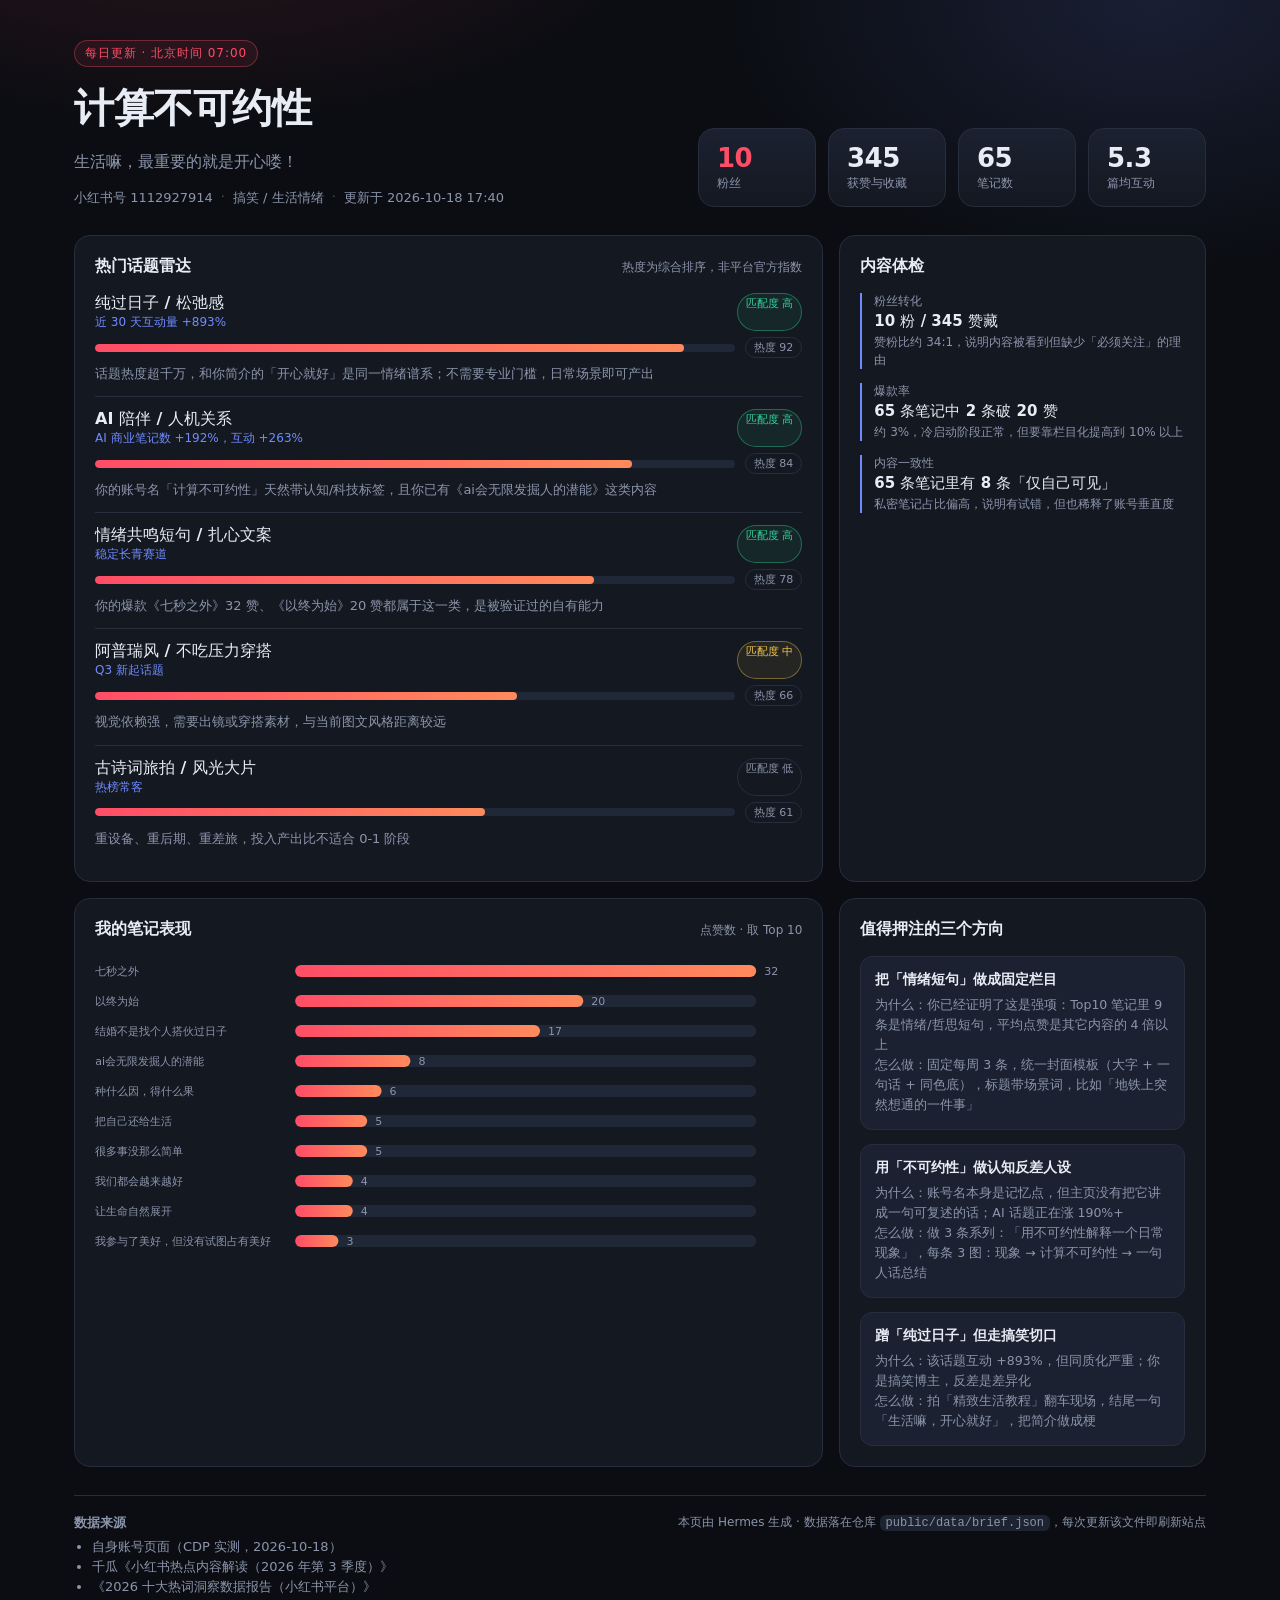
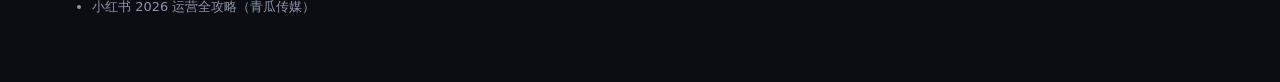
==== public/index.html @ 7f59d64f "brief site: 首次上线（账号数据 + 话题雷达 + 方向建议）" ====
<!DOCTYPE html>
<html lang="zh-CN">
<head>
<meta charset="utf-8" />
<meta name="viewport" content="width=device-width, initial-scale=1" />
<title>计算不可约性 · 小红书运营简报</title>
<link rel="stylesheet" href="./styles.css" />
</head>
<body>
<div class="page">
  <header class="hero">
    <div class="hero-main">
      <div class="badge">每日更新 · 北京时间 07:00</div>
      <h1 id="acct-name">计算不可约性</h1>
      <p id="acct-desc" class="muted"></p>
      <div class="meta">
        <span id="acct-id"></span>
        <span class="dot">·</span>
        <span id="acct-pos"></span>
        <span class="dot">·</span>
        <span id="updated"></span>
      </div>
    </div>
    <div class="hero-kpis" id="kpis"></div>
  </header>

  <section class="grid">
    <div class="card span-2">
      <div class="card-head">
        <h2>热门话题雷达</h2>
        <span class="hint">热度为综合排序，非平台官方指数</span>
      </div>
      <div id="topics"></div>
    </div>

    <div class="card">
      <div class="card-head">
        <h2>内容体检</h2>
      </div>
      <ul id="diagnosis" class="diag"></ul>
    </div>

    <div class="card span-2">
      <div class="card-head">
        <h2>我的笔记表现</h2>
        <span class="hint">点赞数 · 取 Top 10</span>
      </div>
      <div id="notes-chart"></div>
    </div>

    <div class="card">
      <div class="card-head">
        <h2>值得押注的三个方向</h2>
      </div>
      <div id="directions" class="dirs"></div>
    </div>
  </section>

  <footer class="foot">
    <div>
      <strong>数据来源</strong>
      <ul id="sources"></ul>
    </div>
    <div class="muted small">
      本页由 Hermes 生成 · 数据落在仓库 <code>public/data/brief.json</code>，每次更新该文件即刷新站点
    </div>
  </footer>
</div>
<script src="./app.js"></script>
</body>
</html>
---- public/styles.css ----
:root {
  --bg: #0b0d12;
  --panel: #141821;
  --panel-2: #1b2130;
  --line: #262d3d;
  --text: #e8ecf5;
  --muted: #8b95ab;
  --accent: #ff4d67;
  --accent-2: #6f8bff;
  --good: #35d39a;
  --warn: #f2c94c;
  --radius: 16px;
}

* { box-sizing: border-box; }

html, body {
  margin: 0;
  background:
    radial-gradient(900px 500px at 15% -10%, rgba(255, 77, 103, .16), transparent 60%),
    radial-gradient(800px 500px at 90% 0%, rgba(111, 139, 255, .14), transparent 55%),
    var(--bg);
  color: var(--text);
  font-family: -apple-system, BlinkMacSystemFont, "PingFang SC", "Noto Sans SC",
               "Microsoft YaHei", system-ui, sans-serif;
  -webkit-font-smoothing: antialiased;
}

.page { max-width: 1180px; margin: 0 auto; padding: 40px 24px 64px; }

/* hero */
.hero {
  display: flex; gap: 28px; align-items: flex-end; justify-content: space-between;
  flex-wrap: wrap; margin-bottom: 28px;
}
.badge {
  display: inline-block; font-size: 12px; letter-spacing: .08em;
  color: var(--accent); border: 1px solid rgba(255, 77, 103, .35);
  background: rgba(255, 77, 103, .08);
  padding: 4px 10px; border-radius: 999px; margin-bottom: 14px;
}
.hero h1 { font-size: 40px; margin: 0 0 6px; letter-spacing: -.01em; }
.muted { color: var(--muted); }
.meta { display: flex; gap: 8px; font-size: 13px; color: var(--muted); margin-top: 10px; }
.dot { opacity: .5; }

.hero-kpis { display: flex; gap: 12px; flex-wrap: wrap; }
.kpi {
  background: linear-gradient(180deg, var(--panel-2), var(--panel));
  border: 1px solid var(--line); border-radius: var(--radius);
  padding: 14px 18px; min-width: 118px;
}
.kpi .v { font-size: 26px; font-weight: 650; letter-spacing: -.02em; }
.kpi .l { font-size: 12px; color: var(--muted); margin-top: 2px; }
.kpi.hot .v { color: var(--accent); }

/* grid */
.grid {
  display: grid; grid-template-columns: repeat(3, minmax(0, 1fr));
  gap: 16px;
}
.card {
  background: var(--panel); border: 1px solid var(--line);
  border-radius: var(--radius); padding: 20px;
}
.span-2 { grid-column: span 2; }
.card-head { display: flex; align-items: baseline; justify-content: space-between; gap: 12px; margin-bottom: 16px; }
.card-head h2 { font-size: 16px; margin: 0; font-weight: 600; }
.hint { font-size: 12px; color: var(--muted); }

/* topics */
.topic { display: grid; grid-template-columns: 1fr auto; gap: 6px 12px; padding: 12px 0; border-top: 1px solid var(--line); }
.topic:first-child { border-top: none; padding-top: 0; }
.topic .name { font-weight: 560; }
.topic .why { grid-column: 1 / -1; color: var(--muted); font-size: 13px; line-height: 1.55; }
.topic .row { grid-column: 1 / -1; display: flex; align-items: center; gap: 10px; }
.bar { flex: 1; height: 8px; border-radius: 999px; background: #202737; overflow: hidden; }
.bar > i { display: block; height: 100%; border-radius: 999px;
  background: linear-gradient(90deg, var(--accent), #ff8a5c); }
.tag { font-size: 11px; padding: 2px 8px; border-radius: 999px; border: 1px solid var(--line); color: var(--muted); }
.tag.fit-高 { color: var(--good); border-color: rgba(53, 211, 154, .4); background: rgba(53, 211, 154, .08); }
.tag.fit-中 { color: var(--warn); border-color: rgba(242, 201, 76, .4); background: rgba(242, 201, 76, .08); }
.tag.fit-低 { color: var(--muted); }
.growth { font-size: 12px; color: var(--accent-2); }

/* diagnosis */
.diag { list-style: none; margin: 0; padding: 0; display: grid; gap: 14px; }
.diag li { border-left: 2px solid var(--accent-2); padding-left: 12px; }
.diag .l { font-size: 12px; color: var(--muted); }
.diag .v { font-size: 15px; font-weight: 560; margin: 2px 0; }
.diag .n { font-size: 12px; color: var(--muted); line-height: 1.5; }

/* directions */
.dirs { display: grid; gap: 14px; }
.dir { background: var(--panel-2); border: 1px solid var(--line); border-radius: 12px; padding: 14px; }
.dir h3 { margin: 0 0 6px; font-size: 14px; }
.dir p { margin: 0; font-size: 12.5px; line-height: 1.6; color: var(--muted); }
.dir .k { color: var(--accent-2); }

/* footer */
.foot { margin-top: 28px; display: flex; justify-content: space-between; gap: 24px; flex-wrap: wrap;
  border-top: 1px solid var(--line); padding-top: 18px; font-size: 13px; color: var(--muted); }
.foot ul { margin: 6px 0 0; padding-left: 18px; }
.foot li { margin: 2px 0; }
.small { font-size: 12px; }
code { background: #1d2330; padding: 1px 6px; border-radius: 6px; font-size: 12px; }

svg text { fill: var(--muted); font-size: 11px; }

@media (max-width: 900px) {
  .grid { grid-template-columns: 1fr; }
  .span-2 { grid-column: span 1; }
  .hero h1 { font-size: 30px; }
}
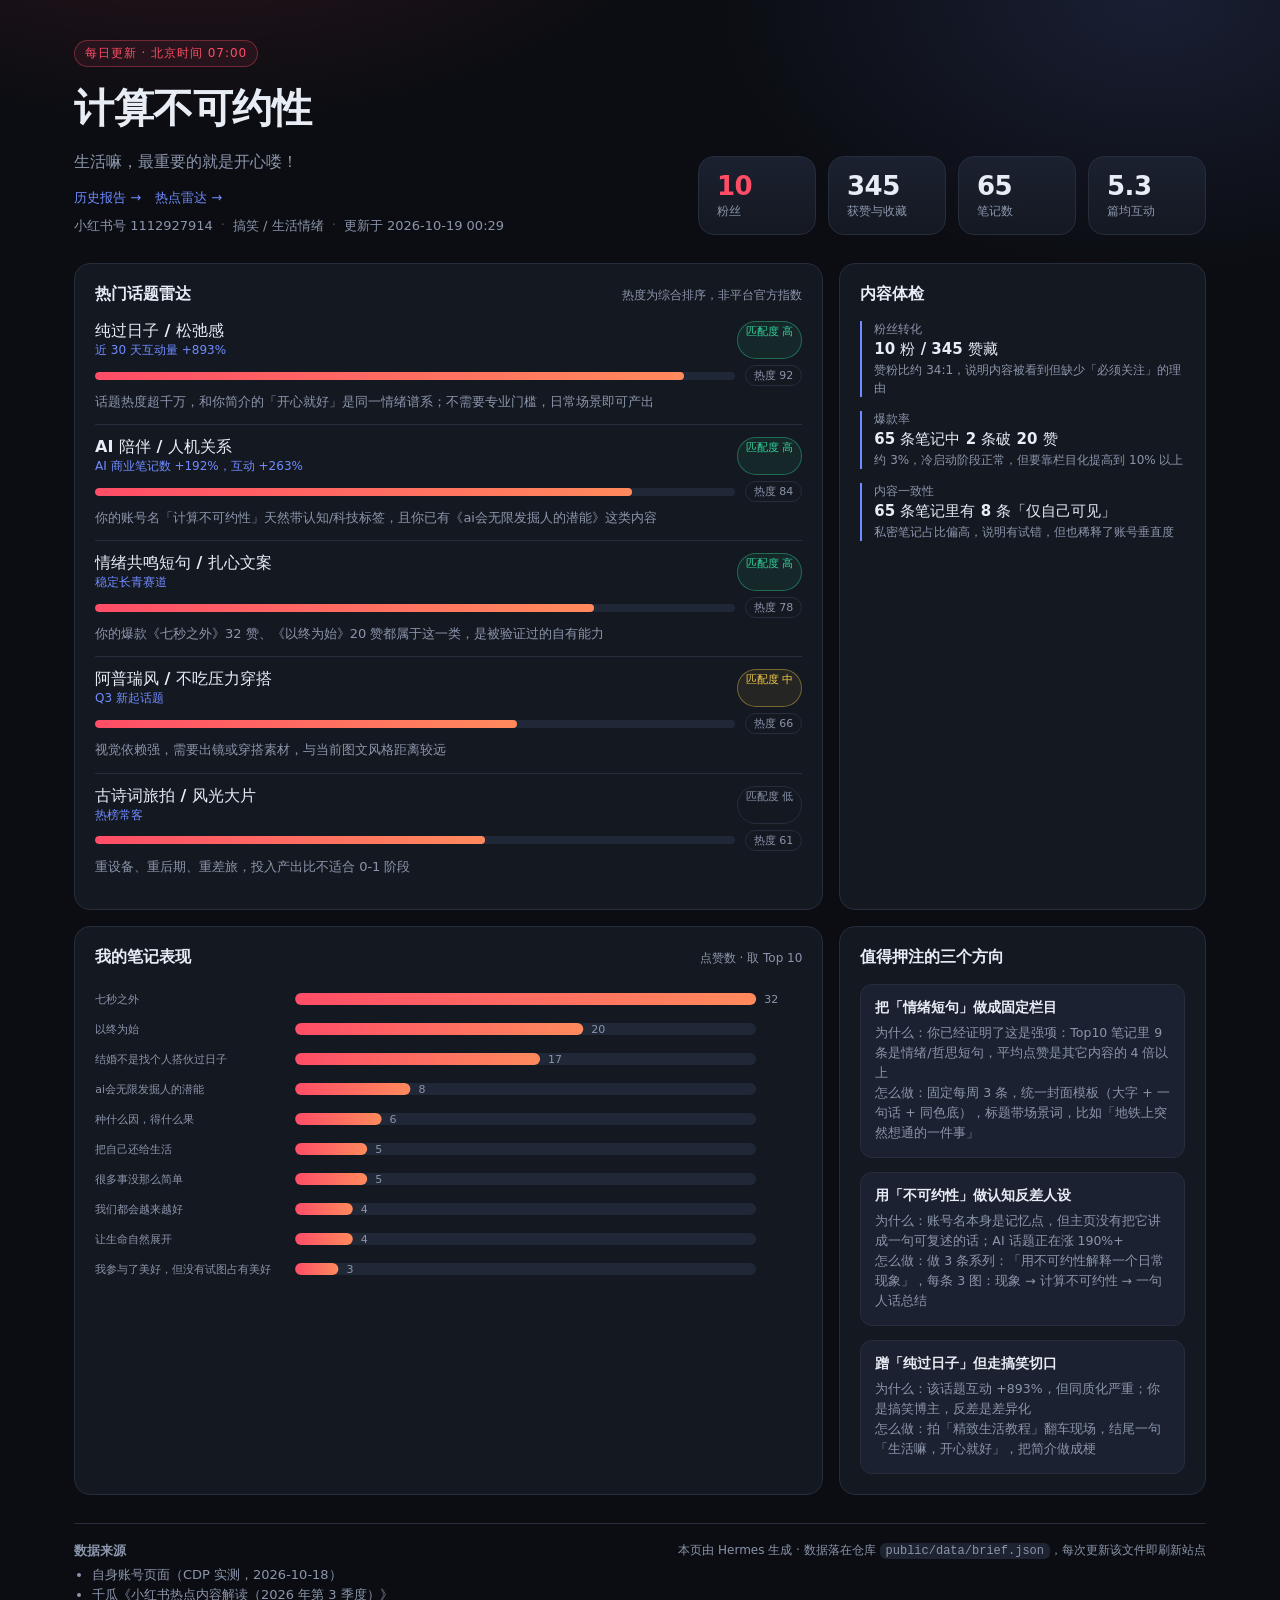
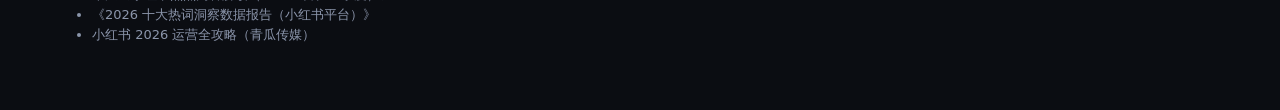
==== commit 3b1a3b05: "feat: 热点雷达页 + 历史报告归档（含 44 个平台快照与日报索引）" ====
--- a/public/index.html
+++ b/public/index.html
@@ -13,6 +13,10 @@
       <div class="badge">每日更新 · 北京时间 07:00</div>
       <h1 id="acct-name">计算不可约性</h1>
       <p id="acct-desc" class="muted"></p>
+      <div class="meta" style="gap:14px">
+        <a href="./reports.html" style="color:var(--accent-2);text-decoration:none">历史报告 →</a>
+        <a href="./topics.html" style="color:var(--accent-2);text-decoration:none">热点雷达 →</a>
+      </div>
       <div class="meta">
         <span id="acct-id"></span>
         <span class="dot">·</span>
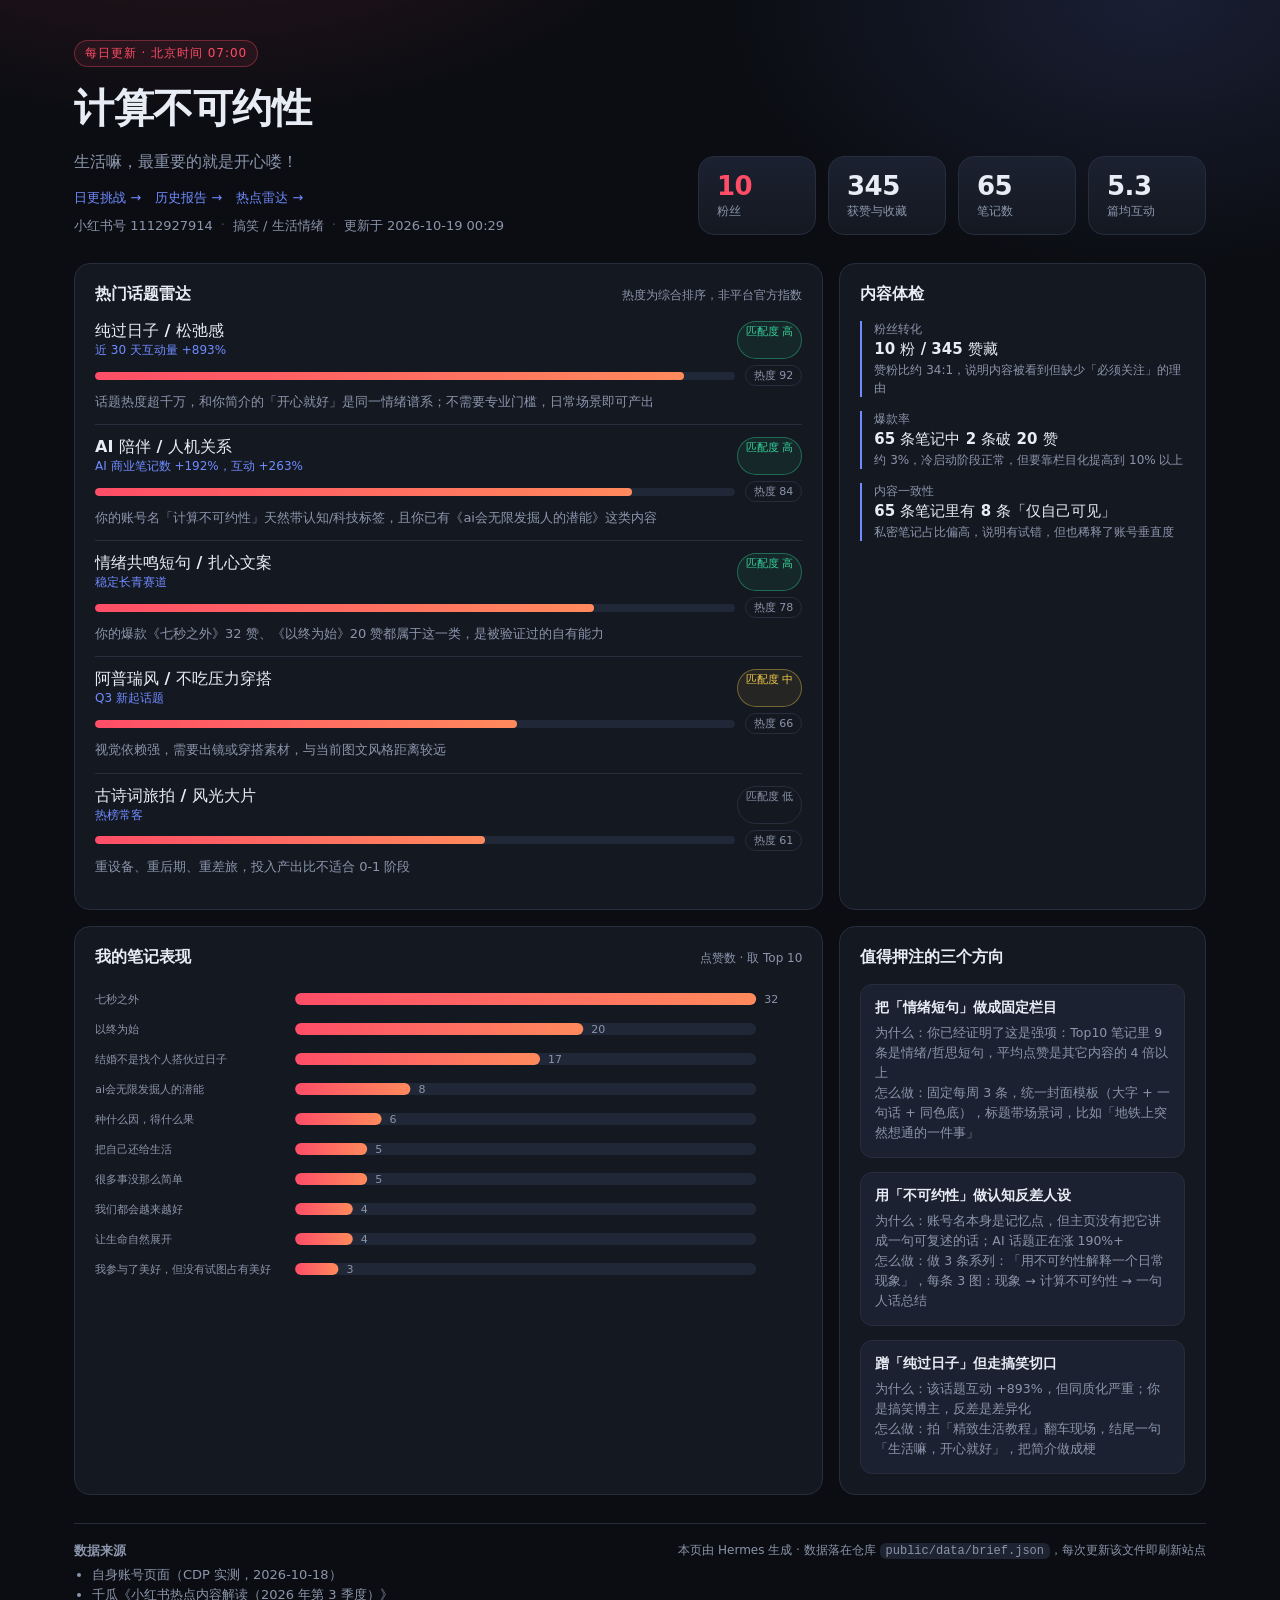
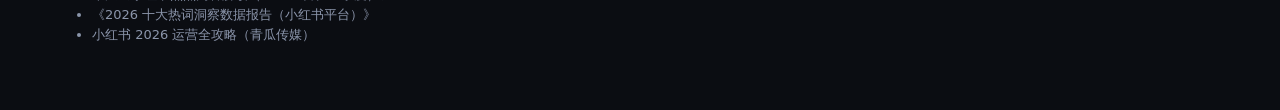
==== commit f0f50688: "feat: 日更一周挑战页 + 内容库（洛克菲勒38封信）+ 每日发布脚本" ====
--- a/public/index.html
+++ b/public/index.html
@@ -14,8 +14,9 @@
       <h1 id="acct-name">计算不可约性</h1>
       <p id="acct-desc" class="muted"></p>
       <div class="meta" style="gap:14px">
-        <a href="./reports.html" style="color:var(--accent-2);text-decoration:none">历史报告 →</a>
-        <a href="./topics.html" style="color:var(--accent-2);text-decoration:none">热点雷达 →</a>
+        <a href="./challenge" style="color:var(--accent-2);text-decoration:none">日更挑战 →</a>
+        <a href="./reports" style="color:var(--accent-2);text-decoration:none">历史报告 →</a>
+        <a href="./topics" style="color:var(--accent-2);text-decoration:none">热点雷达 →</a>
       </div>
       <div class="meta">
         <span id="acct-id"></span>
